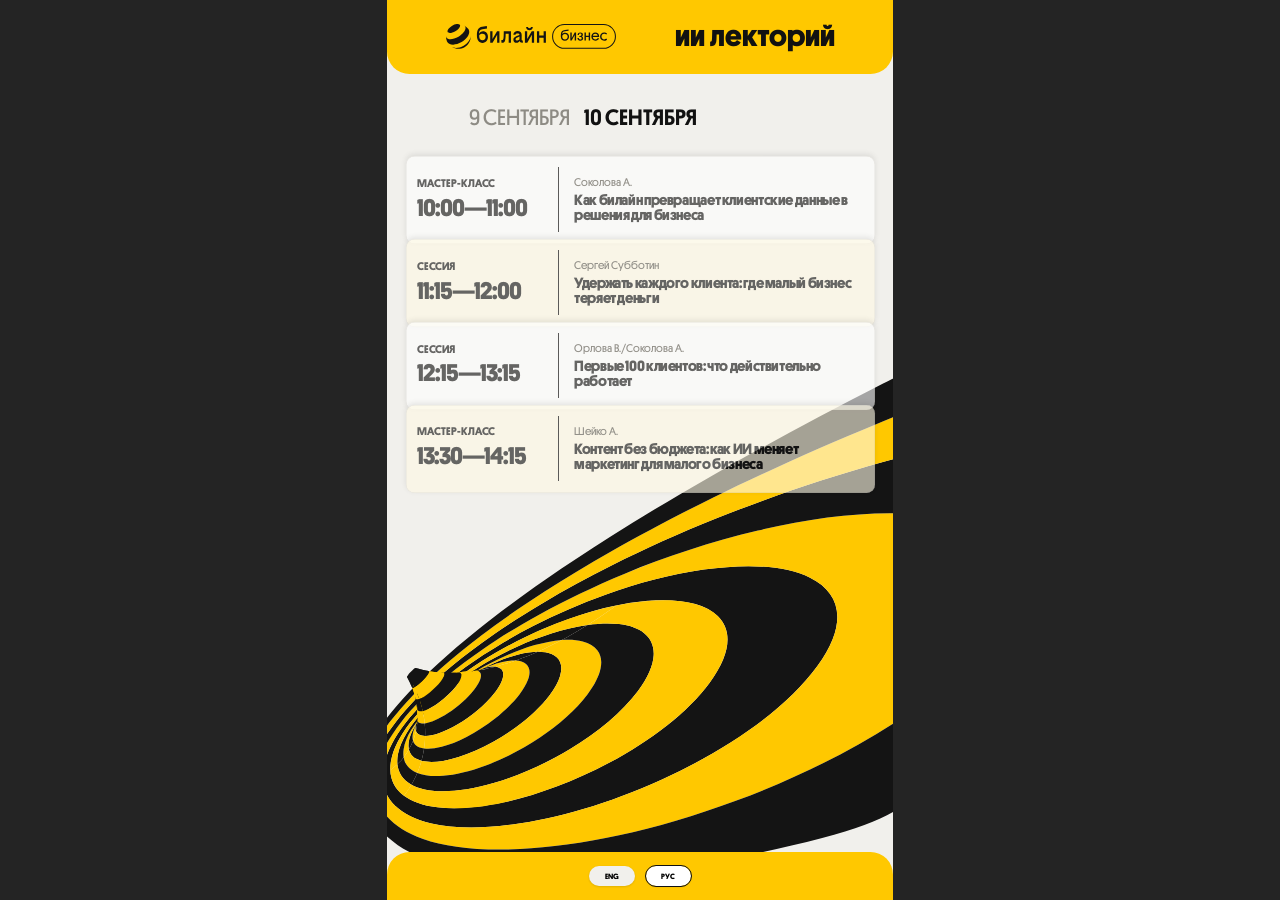
==== src/renderer/index.html @ ba4572a5 "Publish Beeline schedule" ====
<!doctype html>
<html lang="ru">
<head>
  <meta charset="UTF-8">
  <meta http-equiv="Content-Security-Policy" content="default-src 'self'; img-src 'self' https: data:; style-src 'self'; script-src 'self'; connect-src 'self'; object-src 'none'; base-uri 'self'; frame-ancestors 'none'">
  <base href="../../">
  <meta name="viewport" content="width=device-width,initial-scale=1,maximum-scale=1,user-scalable=no">
  <meta name="theme-color" content="#111111">
  <title>Расписание — Билайн</title>
  <link rel="icon" href="public/assets/logos/logo-ball.svg" type="image/svg+xml">
  <link rel="icon" href="public/assets/logos/logo-ball.svg" type="image/svg+xml">
  <link rel="stylesheet" href="src/renderer/styles.css">
</head>
<body>
  <main id="display" class="display patterns-on" aria-live="polite">
    <img class="pattern" src="public/assets/patterns/beeline-rings.svg" alt="" aria-hidden="true">

    <header class="header">
      <img id="brand-logo" class="brand-logo" alt="Билайн">
      <h1 id="screen-title">ии лекторий</h1>
    </header>

    <section class="schedule" aria-label="Расписание событий">
      <nav id="date-nav" class="date-nav" aria-label="Выбор даты"></nav>
      <div id="schedule-list" class="schedule-list"></div>
      <div id="empty-state" class="empty-state" hidden>На выбранную дату событий нет</div>
    </section>

    <footer class="footer">
      <div class="languages" aria-label="Язык интерфейса">
        <button data-language="en" type="button">ENG</button>
        <button data-language="ru" type="button" class="active">РУС</button>
      </div>
      <img class="footer-mark" src="public/assets/logos/logo-ball.svg" alt="">
    </footer>

    <aside id="dev-panel" class="dev-panel" hidden>
      <div class="dev-heading"><strong>Режим разработчика</strong><button id="dev-close" type="button">×</button></div>
      <label><span>Расписание</span><select id="schedule-select"></select></label>
      <label><span>Время</span><select id="clock-mode"><option value="system">Системное</option><option value="fixed">Фиксированное</option></select></label>
      <label><span>Дата и время</span><input id="fixed-time" type="datetime-local"></label>
      <label class="check"><input id="patterns-toggle" type="checkbox"><span>Паттерны</span></label>
      <label class="check"><input id="details-toggle" type="checkbox"><span>Детальные карточки</span></label>
      <label class="file"><span>Загрузить другой CSV</span><input id="csv-file" type="file" accept=".csv,text/csv"></label>
      <p id="diagnostics"></p>
      <small>Открыть/закрыть: Shift+D</small>
    </aside>

    <section id="fatal-error" class="fatal-error" hidden></section>
  </main>
  <script type="module" src="src/renderer/app.js"></script>
</body>
</html>
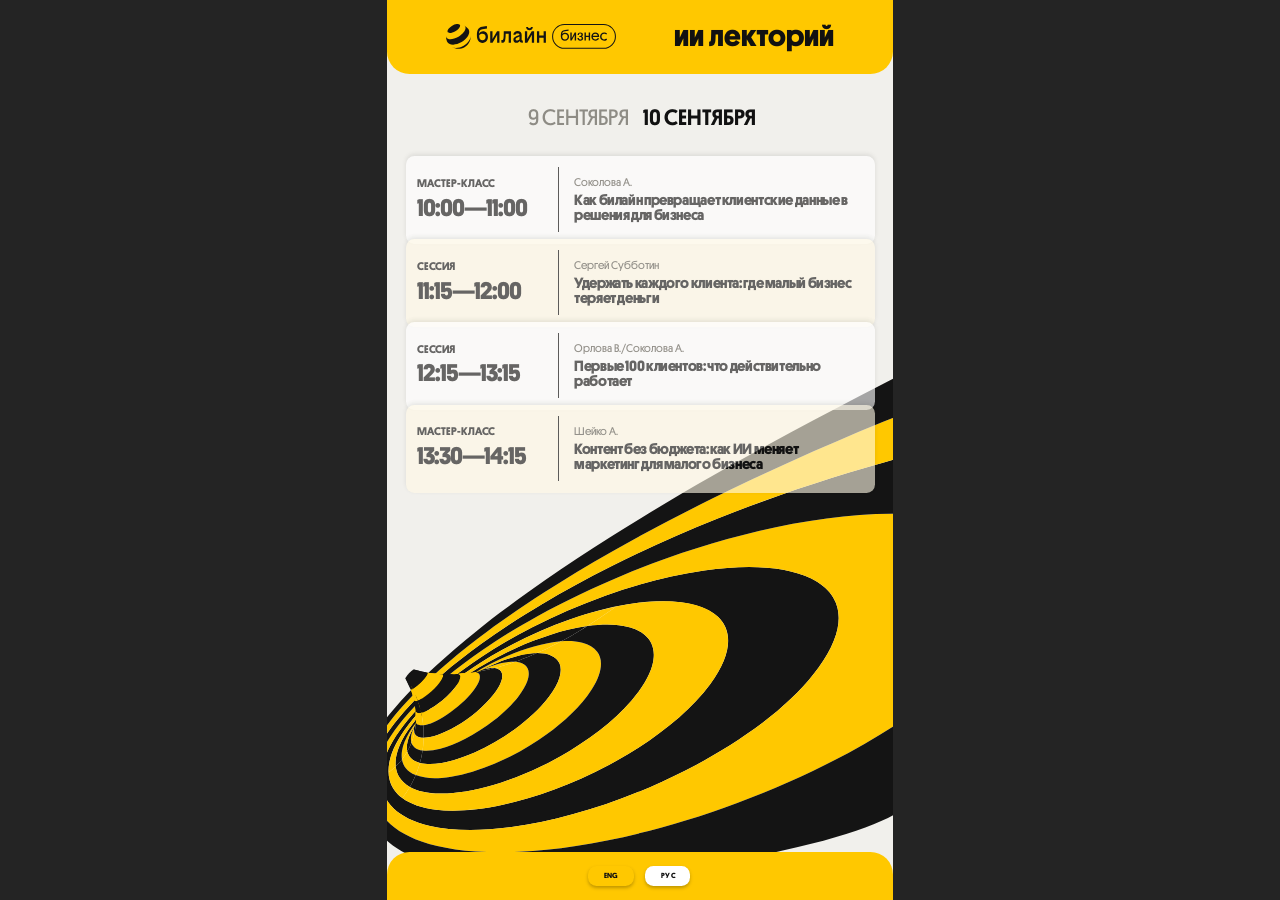
==== commit da4396cf: "Refine schedule navigation and animations" ====
--- a/src/renderer/index.html
+++ b/src/renderer/index.html
@@ -8,7 +8,7 @@
   <meta name="theme-color" content="#111111">
   <title>Расписание — Билайн</title>
   <link rel="icon" href="public/assets/logos/logo-ball.svg" type="image/svg+xml">
-  <link rel="icon" href="public/assets/logos/logo-ball.svg" type="image/svg+xml">
+  <link rel="preload" href="public/assets/logos/logo-eng-row.svg" as="image" type="image/svg+xml">
   <link rel="stylesheet" href="src/renderer/styles.css">
 </head>
 <body>
@@ -22,7 +22,7 @@
 
     <section class="schedule" aria-label="Расписание событий">
       <nav id="date-nav" class="date-nav" aria-label="Выбор даты"></nav>
-      <div id="schedule-list" class="schedule-list"></div>
+      <div id="schedule-list" class="schedule-list"><div class="event-viewport"><div id="event-stack" class="event-stack"></div></div></div>
       <div id="empty-state" class="empty-state" hidden>На выбранную дату событий нет</div>
     </section>
 
@@ -31,7 +31,7 @@
         <button data-language="en" type="button">ENG</button>
         <button data-language="ru" type="button" class="active">РУС</button>
       </div>
-      <img class="footer-mark" src="public/assets/logos/logo-ball.svg" alt="">
+      <img class="footer-mark" src="public/assets/logos/logo-forum.svg" alt="">
     </footer>
 
     <aside id="dev-panel" class="dev-panel" hidden>
